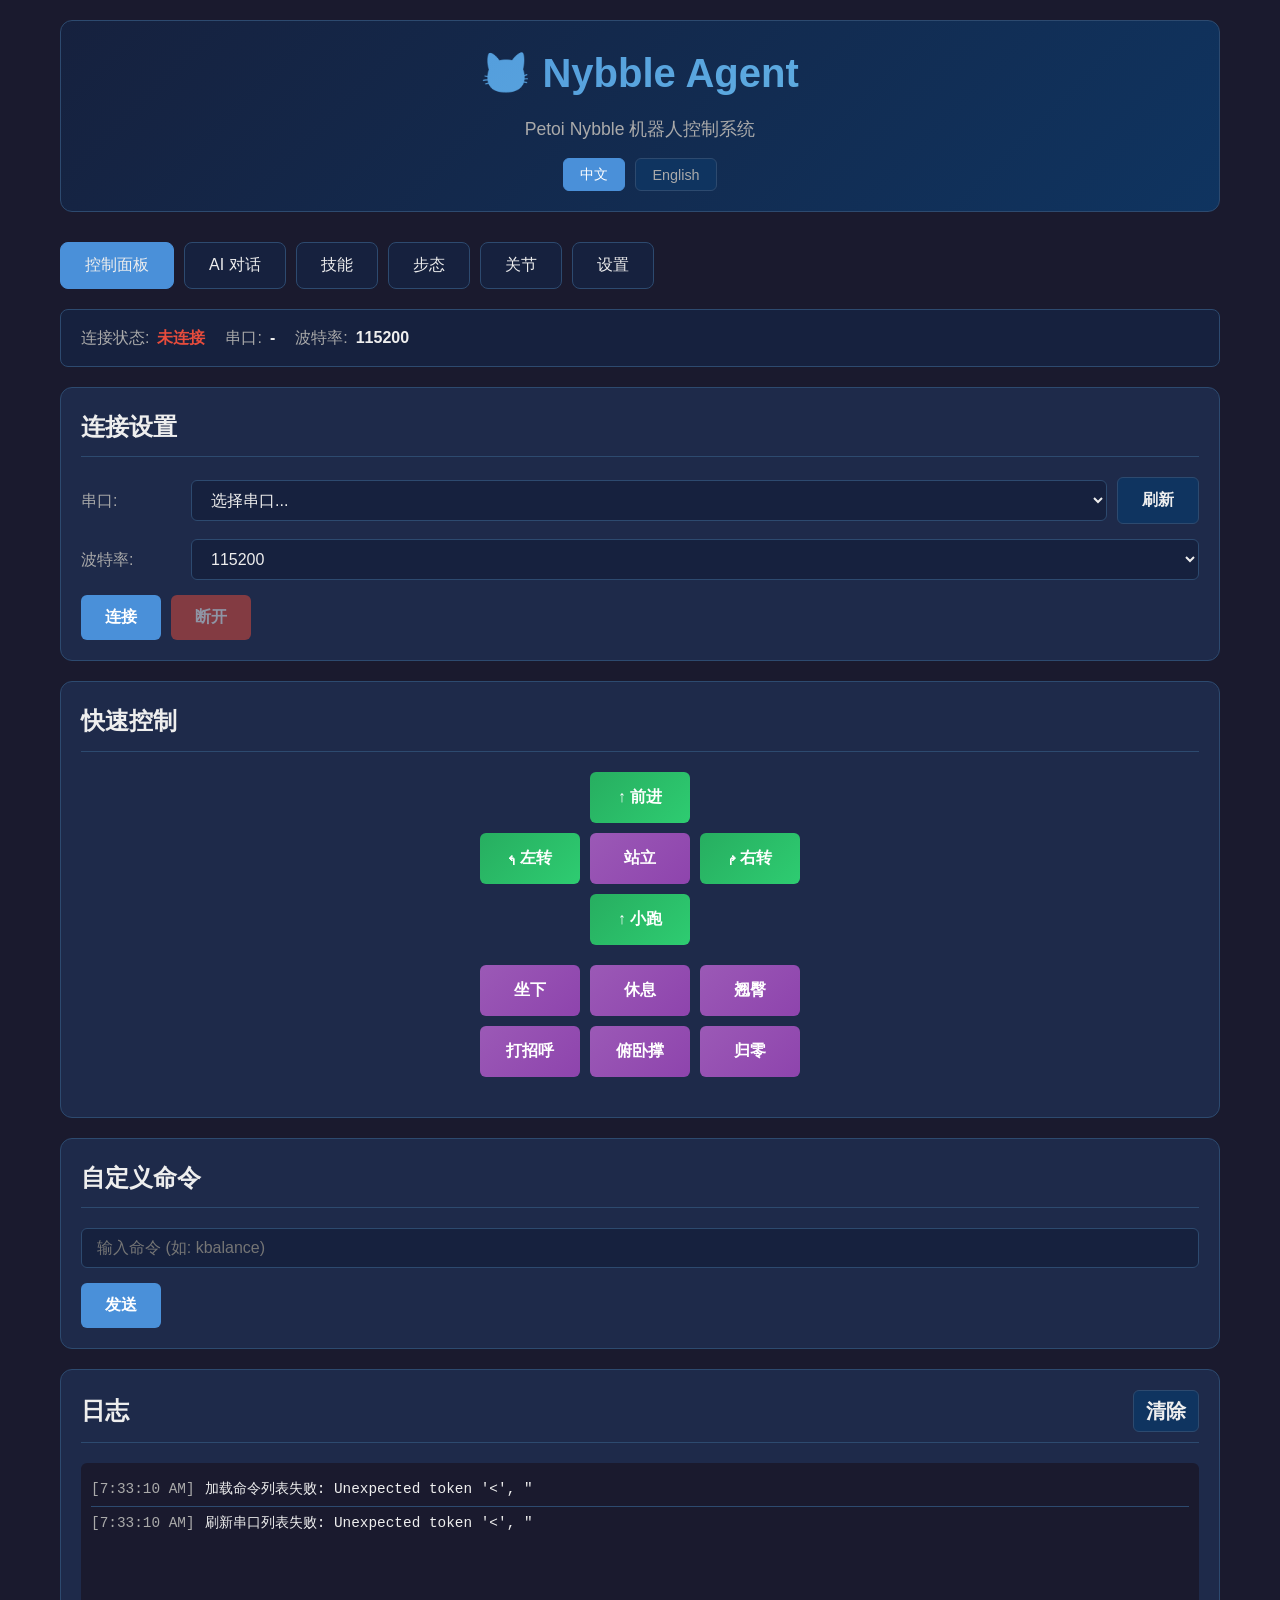
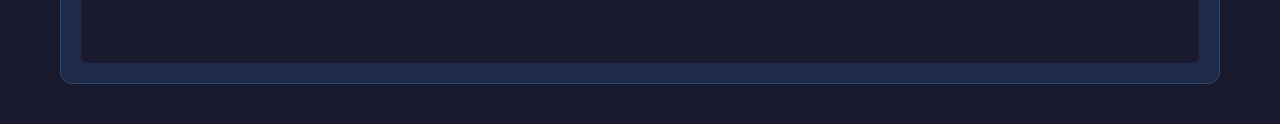
==== nybble_agent_multi/public/index.html @ 480ad1ab "Add multi-robot collaboration version New Features: - RobotManager for managing multiple Nybble robo" ====
<!DOCTYPE html>
<html lang="zh-CN">
<head>
    <meta charset="UTF-8">
    <meta name="viewport" content="width=device-width, initial-scale=1.0">
    <title>Nybble Agent - Petoi Robot Control</title>
    <link rel="stylesheet" href="static/style.css">
</head>
<body>
    <div class="container">
        <header>
            <h1>🐱 Nybble Agent</h1>
            <p class="subtitle" data-zh="Petoi Nybble 机器人控制系统" data-en="Petoi Nybble Robot Control System">Petoi Nybble 机器人控制系统</p>
            <div class="language-switch">
                <button id="lang-zh" class="lang-btn active">中文</button>
                <button id="lang-en" class="lang-btn">English</button>
            </div>
        </header>

        <nav class="tabs">
            <button class="tab-btn active" data-tab="control" data-zh="控制面板" data-en="Control Panel">控制面板</button>
            <button class="tab-btn" data-tab="chat" data-zh="AI 对话" data-en="AI Chat">AI 对话</button>
            <button class="tab-btn" data-tab="skills" data-zh="技能" data-en="Skills">技能</button>
            <button class="tab-btn" data-tab="gaits" data-zh="步态" data-en="Gaits">步态</button>
            <button class="tab-btn" data-tab="joints" data-zh="关节" data-en="Joints">关节</button>
            <button class="tab-btn" data-tab="settings" data-zh="设置" data-en="Settings">设置</button>
        </nav>

        <div class="status-bar">
            <div class="status-item">
                <span class="status-label" data-zh="连接状态:" data-en="Status:">连接状态:</span>
                <span id="connection-status" class="status-value disconnected" data-zh="未连接" data-en="Disconnected">未连接</span>
            </div>
            <div class="status-item">
                <span class="status-label" data-zh="串口:" data-en="Port:">串口:</span>
                <span id="port-display" class="status-value">-</span>
            </div>
            <div class="status-item">
                <span class="status-label" data-zh="波特率:" data-en="Baudrate:">波特率:</span>
                <span id="baudrate-display" class="status-value">115200</span>
            </div>
        </div>

        <main>
            <section id="control-tab" class="tab-content active">
                <div class="panel">
                    <h2 data-zh="连接设置" data-en="Connection Settings">连接设置</h2>
                    <div class="form-group">
                        <label for="port-select" data-zh="串口:" data-en="Port:">串口:</label>
                        <select id="port-select">
                            <option value="" data-zh="选择串口..." data-en="Select port...">选择串口...</option>
                        </select>
                        <button id="refresh-ports" class="btn btn-secondary" data-zh="刷新" data-en="Refresh">刷新</button>
                    </div>
                    <div class="form-group">
                        <label for="baudrate-select" data-zh="波特率:" data-en="Baudrate:">波特率:</label>
                        <select id="baudrate-select">
                            <option value="9600">9600</option>
                            <option value="57600">57600</option>
                            <option value="115200" selected>115200</option>
                        </select>
                    </div>
                    <div class="button-group">
                        <button id="connect-btn" class="btn btn-primary" data-zh="连接" data-en="Connect">连接</button>
                        <button id="disconnect-btn" class="btn btn-danger" disabled data-zh="断开" data-en="Disconnect">断开</button>
                    </div>
                </div>

                <div class="panel">
                    <h2 data-zh="快速控制" data-en="Quick Control">快速控制</h2>
                    <div class="quick-controls">
                        <div class="control-row">
                            <button class="btn btn-gait" data-gait="walk_forward" data-zh="↑ 前进" data-en="↑ Forward">↑ 前进</button>
                        </div>
                        <div class="control-row">
                            <button class="btn btn-gait" data-gait="walk_left" data-zh="↰ 左转" data-en="↰ Left">↰ 左转</button>
                            <button class="btn btn-skill" data-skill="balance" data-zh="站立" data-en="Stand">站立</button>
                            <button class="btn btn-gait" data-gait="walk_right" data-zh="↱ 右转" data-en="↱ Right">↱ 右转</button>
                        </div>
                        <div class="control-row">
                            <button class="btn btn-gait" data-gait="trot_forward" data-zh="↑ 小跑" data-en="↑ Trot">↑ 小跑</button>
                        </div>
                    </div>
                    <div class="quick-controls">
                        <div class="control-row">
                            <button class="btn btn-skill" data-skill="sit" data-zh="坐下" data-en="Sit">坐下</button>
                            <button class="btn btn-skill" data-skill="rest" data-zh="休息" data-en="Rest">休息</button>
                            <button class="btn btn-skill" data-skill="butt_up" data-zh="翘臀" data-en="Butt Up">翘臀</button>
                        </div>
                        <div class="control-row">
                            <button class="btn btn-skill" data-skill="hi" data-zh="打招呼" data-en="Say Hi">打招呼</button>
                            <button class="btn btn-skill" data-skill="pu" data-zh="俯卧撑" data-en="Push-up">俯卧撑</button>
                            <button class="btn btn-skill" data-skill="zero" data-zh="归零" data-en="Zero">归零</button>
                        </div>
                    </div>
                </div>

                <div class="panel">
                    <h2 data-zh="自定义命令" data-en="Custom Command">自定义命令</h2>
                    <div class="form-group">
                        <input type="text" id="custom-command" placeholder="输入命令 (如: kbalance)" data-zh-placeholder="输入命令 (如: kbalance)" data-en-placeholder="Enter command (e.g., kbalance)">
                    </div>
                    <button id="send-command" class="btn btn-primary" data-zh="发送" data-en="Send">发送</button>
                </div>
            </section>

            <section id="chat-tab" class="tab-content">
                <div class="panel chat-panel">
                    <h2>
                        <span data-zh="🤖 AI 智能控制" data-en="🤖 AI Control">🤖 AI 智能控制</span>
                        <span id="ai-status" class="ai-status"></span>
                        <button id="clear-chat" class="btn btn-secondary btn-small" data-zh="清除对话" data-en="Clear">清除对话</button>
                    </h2>
                    <div class="chat-hint">
                        <p data-zh="与 AI 对话，让它帮你控制机器猫！试试说：" data-en="Chat with AI to control the robot! Try saying:">与 AI 对话，让它帮你控制机器猫！试试说：</p>
                        <div class="chat-examples">
                            <button class="example-btn" data-msg="坐下" data-zh="坐下" data-en="Sit down">坐下</button>
                            <button class="example-btn" data-msg="向前走几步" data-zh="向前走" data-en="Walk forward">向前走</button>
                            <button class="example-btn" data-msg="打个招呼" data-zh="打招呼" data-en="Say hi">打招呼</button>
                            <button class="example-btn" data-msg="做个俯卧撑" data-zh="俯卧撑" data-en="Push-up">俯卧撑</button>
                            <button class="example-btn" data-msg="先坐下，然后站起来" data-zh="组合动作" data-en="Combo">组合动作</button>
                        </div>
                    </div>
                    <div id="chat-messages" class="chat-messages">
                        <div class="welcome-message">
                            <p data-zh="👋 你好！我是 Nybble 的 AI 助手。" data-en="👋 Hello! I'm Nybble's AI assistant.">👋 你好！我是 Nybble 的 AI 助手。</p>
                            <p data-zh="告诉我你想让机器猫做什么，我会帮你生成相应的动作命令。" data-en="Tell me what you want the robot to do, and I'll generate the action commands.">告诉我你想让机器猫做什么，我会帮你生成相应的动作命令。</p>
                        </div>
                    </div>
                    <div class="chat-input-area">
                        <div class="chat-options">
                            <label class="checkbox-label">
                                <input type="checkbox" id="auto-execute" checked>
                                <span data-zh="自动执行动作" data-en="Auto-execute actions">自动执行动作</span>
                            </label>
                        </div>
                        <div class="chat-input-row">
                            <input type="text" id="chat-input" placeholder="输入你想让机器猫做的事..." data-zh-placeholder="输入你想让机器猫做的事..." data-en-placeholder="Tell me what you want the robot to do..." disabled>
                            <button id="chat-send" class="btn btn-primary" disabled data-zh="发送" data-en="Send">发送</button>
                        </div>
                    </div>
                </div>
            </section>

            <section id="skills-tab" class="tab-content">
                <div class="panel">
                    <h2 data-zh="技能列表" data-en="Skill List">技能列表</h2>
                    <div id="skills-grid" class="command-grid">
                    </div>
                </div>
            </section>

            <section id="gaits-tab" class="tab-content">
                <div class="panel">
                    <h2 data-zh="步态列表" data-en="Gait List">步态列表</h2>
                    <div id="gaits-grid" class="command-grid">
                    </div>
                </div>
            </section>

            <section id="joints-tab" class="tab-content">
                <div class="panel">
                    <h2 data-zh="关节控制" data-en="Joint Control">关节控制</h2>
                    <div id="joints-controls" class="joints-grid">
                    </div>
                </div>
            </section>

            <section id="settings-tab" class="tab-content">
                <div class="panel">
                    <h2 data-zh="API 设置" data-en="API Settings">API 设置</h2>
                    <p class="hint" data-zh="配置 AI API 用于智能控制功能" data-en="Configure AI API for intelligent control">配置 AI API 用于智能控制功能</p>
                    <div class="form-group">
                        <label for="api-provider" data-zh="提供商:" data-en="Provider:">提供商:</label>
                        <select id="api-provider">
                            <option value="openai">OpenAI</option>
                            <option value="anthropic">Anthropic</option>
                            <option value="deepseek">DeepSeek</option>
                            <option value="moonshot">Moonshot</option>
                            <option value="zhipu">Zhipu AI</option>
                            <option value="qwen">Qwen</option>
                            <option value="custom" data-zh="自定义" data-en="Custom">自定义</option>
                        </select>
                    </div>
                    <div class="form-group">
                        <label for="api-key">API Key:</label>
                        <input type="password" id="api-key" placeholder="输入 API Key" data-zh-placeholder="输入 API Key" data-en-placeholder="Enter API Key">
                    </div>
                    <div class="form-group">
                        <label for="api-base-url" data-zh="Base URL (可选):" data-en="Base URL (optional):">Base URL (可选):</label>
                        <input type="text" id="api-base-url" placeholder="https://api.openai.com/v1">
                    </div>
                    <div class="form-group">
                        <label for="api-model" data-zh="模型:" data-en="Model:">模型:</label>
                        <div class="model-select-container">
                            <select id="api-model">
                                <option value="" data-zh="选择模型..." data-en="Select model...">选择模型...</option>
                            </select>
                            <button id="scan-models" class="btn btn-secondary btn-small" type="button" data-zh="扫描模型" data-en="Scan Models">扫描模型</button>
                            <span id="scan-status" class="scan-status"></span>
                        </div>
                    </div>
                    <button id="save-apikey" class="btn btn-primary" data-zh="保存 API 设置" data-en="Save API Settings">保存 API 设置</button>
                </div>

                <div class="panel">
                    <h2 data-zh="串口设置" data-en="Serial Settings">串口设置</h2>
                    <div class="form-group">
                        <label for="default-port" data-zh="默认串口:" data-en="Default Port:">默认串口:</label>
                        <input type="text" id="default-port" placeholder="/dev/serial0">
                    </div>
                    <div class="form-group">
                        <label for="default-baudrate" data-zh="默认波特率:" data-en="Default Baudrate:">默认波特率:</label>
                        <input type="number" id="default-baudrate" value="115200">
                    </div>
                    <button id="save-serial" class="btn btn-primary" data-zh="保存串口设置" data-en="Save Serial Settings">保存串口设置</button>
                </div>

                <div class="panel">
                    <h2 data-zh="Web 服务器设置" data-en="Web Server Settings">Web 服务器设置</h2>
                    <div class="form-group">
                        <label for="web-host" data-zh="监听地址:" data-en="Listen Address:">监听地址:</label>
                        <input type="text" id="web-host" value="0.0.0.0">
                    </div>
                    <div class="form-group">
                        <label for="web-port" data-zh="端口:" data-en="Port:">端口:</label>
                        <input type="number" id="web-port" value="8080">
                    </div>
                    <button id="save-web" class="btn btn-primary" data-zh="保存 Web 设置" data-en="Save Web Settings">保存 Web 设置</button>
                </div>
            </section>
        </main>

        <div class="panel log-panel">
            <h2><span data-zh="日志" data-en="Logs">日志</span> <button id="clear-logs" class="btn btn-secondary btn-small" data-zh="清除" data-en="Clear">清除</button></h2>
            <div id="log-container" class="log-container">
            </div>
        </div>
    </div>

    <script src="static/script.js"></script>
</body>
</html>
---- nybble_agent_multi/public/static/style.css ----
* {
    margin: 0;
    padding: 0;
    box-sizing: border-box;
}

:root {
    --primary-color: #4a90d9;
    --primary-hover: #357abd;
    --danger-color: #e74c3c;
    --danger-hover: #c0392b;
    --success-color: #27ae60;
    --warning-color: #f39c12;
    --bg-color: #1a1a2e;
    --bg-secondary: #16213e;
    --bg-tertiary: #0f3460;
    --text-color: #eee;
    --text-secondary: #aaa;
    --border-color: #2d4a6f;
    --panel-bg: #1e2a4a;
}

body {
    font-family: -apple-system, BlinkMacSystemFont, 'Segoe UI', Roboto, Oxygen, Ubuntu, sans-serif;
    background: var(--bg-color);
    color: var(--text-color);
    line-height: 1.6;
    min-height: 100vh;
}

.container {
    max-width: 1200px;
    margin: 0 auto;
    padding: 20px;
}

header {
    text-align: center;
    margin-bottom: 30px;
    padding: 20px;
    background: linear-gradient(135deg, var(--bg-secondary), var(--bg-tertiary));
    border-radius: 12px;
    border: 1px solid var(--border-color);
}

header h1 {
    font-size: 2.5em;
    margin-bottom: 10px;
    background: linear-gradient(135deg, #4a90d9, #67b8e3);
    -webkit-background-clip: text;
    -webkit-text-fill-color: transparent;
    background-clip: text;
}

.subtitle {
    color: var(--text-secondary);
    font-size: 1.1em;
}

.language-switch {
    margin-top: 15px;
    display: flex;
    justify-content: center;
    gap: 10px;
}

.lang-btn {
    padding: 6px 16px;
    background: var(--bg-tertiary);
    border: 1px solid var(--border-color);
    color: var(--text-secondary);
    border-radius: 6px;
    cursor: pointer;
    transition: all 0.3s ease;
    font-size: 0.9em;
}

.lang-btn:hover {
    background: var(--primary-color);
    color: white;
}

.lang-btn.active {
    background: var(--primary-color);
    color: white;
    border-color: var(--primary-color);
}

.tabs {
    display: flex;
    gap: 10px;
    margin-bottom: 20px;
    flex-wrap: wrap;
}

.tab-btn {
    padding: 12px 24px;
    background: var(--bg-secondary);
    border: 1px solid var(--border-color);
    color: var(--text-color);
    border-radius: 8px;
    cursor: pointer;
    transition: all 0.3s ease;
    font-size: 1em;
}

.tab-btn:hover {
    background: var(--bg-tertiary);
    border-color: var(--primary-color);
}

.tab-btn.active {
    background: var(--primary-color);
    border-color: var(--primary-color);
}

.status-bar {
    display: flex;
    gap: 20px;
    padding: 15px 20px;
    background: var(--bg-secondary);
    border-radius: 8px;
    margin-bottom: 20px;
    flex-wrap: wrap;
    border: 1px solid var(--border-color);
}

.status-item {
    display: flex;
    align-items: center;
    gap: 8px;
}

.status-label {
    color: var(--text-secondary);
}

.status-value {
    font-weight: 600;
}

.status-value.connected {
    color: var(--success-color);
}

.status-value.disconnected {
    color: var(--danger-color);
}

.tab-content {
    display: none;
}

.tab-content.active {
    display: block;
}

.panel {
    background: var(--panel-bg);
    border-radius: 12px;
    padding: 20px;
    margin-bottom: 20px;
    border: 1px solid var(--border-color);
}

.panel h2 {
    margin-bottom: 20px;
    padding-bottom: 10px;
    border-bottom: 1px solid var(--border-color);
    display: flex;
    align-items: center;
    gap: 10px;
}

.form-group {
    margin-bottom: 15px;
    display: flex;
    align-items: center;
    gap: 10px;
    flex-wrap: wrap;
}

.form-group label {
    min-width: 100px;
    color: var(--text-secondary);
}

.form-group input,
.form-group select {
    flex: 1;
    min-width: 200px;
    padding: 10px 15px;
    background: var(--bg-secondary);
    border: 1px solid var(--border-color);
    border-radius: 6px;
    color: var(--text-color);
    font-size: 1em;
}

.form-group input:focus,
.form-group select:focus {
    outline: none;
    border-color: var(--primary-color);
}

.hint {
    color: var(--text-secondary);
    font-size: 0.9em;
    margin-bottom: 15px;
}

.btn {
    padding: 12px 24px;
    border: none;
    border-radius: 6px;
    cursor: pointer;
    font-size: 1em;
    font-weight: 600;
    transition: all 0.3s ease;
}

.btn:disabled {
    opacity: 0.5;
    cursor: not-allowed;
}

.btn-primary {
    background: var(--primary-color);
    color: white;
}

.btn-primary:hover:not(:disabled) {
    background: var(--primary-hover);
}

.btn-secondary {
    background: var(--bg-tertiary);
    color: var(--text-color);
    border: 1px solid var(--border-color);
}

.btn-secondary:hover:not(:disabled) {
    background: var(--bg-secondary);
}

.btn-danger {
    background: var(--danger-color);
    color: white;
}

.btn-danger:hover:not(:disabled) {
    background: var(--danger-hover);
}

.btn-small {
    padding: 6px 12px;
    font-size: 0.85em;
}

.button-group {
    display: flex;
    gap: 10px;
    margin-top: 15px;
}

.quick-controls {
    margin-bottom: 20px;
}

.control-row {
    display: flex;
    gap: 10px;
    justify-content: center;
    margin-bottom: 10px;
}

.btn-gait, .btn-skill {
    min-width: 100px;
    padding: 15px 20px;
}

.btn-gait {
    background: linear-gradient(135deg, #27ae60, #2ecc71);
    color: white;
}

.btn-gait:hover {
    background: linear-gradient(135deg, #219a52, #27ae60);
}

.btn-skill {
    background: linear-gradient(135deg, #9b59b6, #8e44ad);
    color: white;
}

.btn-skill:hover {
    background: linear-gradient(135deg, #8e44ad, #7d3c98);
}

.command-grid {
    display: grid;
    grid-template-columns: repeat(auto-fill, minmax(150px, 1fr));
    gap: 10px;
}

.command-btn {
    padding: 15px;
    background: var(--bg-tertiary);
    border: 1px solid var(--border-color);
    border-radius: 8px;
    color: var(--text-color);
    cursor: pointer;
    transition: all 0.3s ease;
    text-align: center;
}

.command-btn:hover {
    background: var(--primary-color);
    border-color: var(--primary-color);
    transform: translateY(-2px);
}

.command-btn .name {
    font-weight: 600;
    margin-bottom: 5px;
}

.command-btn .desc {
    font-size: 0.85em;
    color: var(--text-secondary);
}

.joints-grid {
    display: grid;
    grid-template-columns: repeat(auto-fill, minmax(250px, 1fr));
    gap: 15px;
}

.joint-control {
    background: var(--bg-secondary);
    padding: 15px;
    border-radius: 8px;
    border: 1px solid var(--border-color);
}

.joint-control label {
    display: block;
    margin-bottom: 10px;
    font-weight: 600;
}

.joint-control input[type="range"] {
    width: 100%;
    margin-bottom: 10px;
}

.joint-value {
    text-align: center;
    color: var(--primary-color);
    font-weight: 600;
}

.log-panel {
    position: relative;
}

.log-panel h2 {
    justify-content: space-between;
}

.log-container {
    height: 200px;
    overflow-y: auto;
    background: var(--bg-color);
    border-radius: 6px;
    padding: 10px;
    font-family: 'Monaco', 'Menlo', monospace;
    font-size: 0.9em;
}

.log-entry {
    padding: 5px 0;
    border-bottom: 1px solid var(--border-color);
}

.log-entry:last-child {
    border-bottom: none;
}

.log-time {
    color: var(--text-secondary);
    margin-right: 10px;
}

.log-message {
    color: var(--text-color);
}

.ai-status {
    font-size: 0.8em;
    padding: 4px 10px;
    border-radius: 12px;
    margin-left: auto;
}

.ai-status.configured {
    background: var(--success-color);
    color: white;
}

.ai-status.not-configured {
    background: var(--warning-color);
    color: white;
}

.chat-panel {
    display: flex;
    flex-direction: column;
    min-height: 600px;
}

.chat-panel h2 {
    flex-wrap: wrap;
}

.chat-hint {
    background: var(--bg-tertiary);
    padding: 15px;
    border-radius: 8px;
    margin-bottom: 15px;
}

.chat-hint p {
    color: var(--text-secondary);
    margin-bottom: 10px;
}

.chat-examples {
    display: flex;
    flex-wrap: wrap;
    gap: 8px;
}

.example-btn {
    padding: 8px 16px;
    background: var(--bg-secondary);
    border: 1px solid var(--border-color);
    border-radius: 20px;
    color: var(--text-color);
    cursor: pointer;
    transition: all 0.3s ease;
    font-size: 0.9em;
}

.example-btn:hover {
    background: var(--primary-color);
    border-color: var(--primary-color);
}

.chat-messages {
    flex: 1;
    overflow-y: auto;
    background: var(--bg-color);
    border-radius: 8px;
    padding: 15px;
    margin-bottom: 15px;
    min-height: 300px;
    max-height: 400px;
}

.welcome-message {
    text-align: center;
    color: var(--text-secondary);
    padding: 40px 20px;
}

.welcome-message p {
    margin-bottom: 10px;
}

.chat-message {
    margin-bottom: 15px;
    animation: fadeIn 0.3s ease;
}

@keyframes fadeIn {
    from { opacity: 0; transform: translateY(10px); }
    to { opacity: 1; transform: translateY(0); }
}

.chat-message.user {
    text-align: right;
}

.chat-message .message-content {
    display: inline-block;
    max-width: 80%;
    padding: 12px 16px;
    border-radius: 16px;
    text-align: left;
}

.chat-message.user .message-content {
    background: var(--primary-color);
    color: white;
    border-bottom-right-radius: 4px;
}

.chat-message.assistant .message-content {
    background: var(--bg-tertiary);
    color: var(--text-color);
    border-bottom-left-radius: 4px;
}

.chat-message .message-time {
    font-size: 0.75em;
    color: var(--text-secondary);
    margin-top: 4px;
}

.chat-message .action-badge {
    display: inline-block;
    margin-top: 8px;
    padding: 4px 10px;
    background: var(--success-color);
    color: white;
    border-radius: 12px;
    font-size: 0.8em;
}

.chat-message .action-badge.error {
    background: var(--danger-color);
}

.chat-message .thinking {
    display: flex;
    align-items: center;
    gap: 8px;
    color: var(--text-secondary);
}

.chat-message .thinking-dots {
    display: flex;
    gap: 4px;
}

.chat-message .thinking-dots span {
    width: 8px;
    height: 8px;
    background: var(--primary-color);
    border-radius: 50%;
    animation: bounce 1.4s infinite ease-in-out;
}

.chat-message .thinking-dots span:nth-child(1) { animation-delay: -0.32s; }
.chat-message .thinking-dots span:nth-child(2) { animation-delay: -0.16s; }

@keyframes bounce {
    0%, 80%, 100% { transform: scale(0); }
    40% { transform: scale(1); }
}

.chat-input-area {
    border-top: 1px solid var(--border-color);
    padding-top: 15px;
}

.chat-options {
    margin-bottom: 10px;
}

.checkbox-label {
    display: flex;
    align-items: center;
    gap: 8px;
    color: var(--text-secondary);
    cursor: pointer;
}

.checkbox-label input[type="checkbox"] {
    width: 18px;
    height: 18px;
    cursor: pointer;
}

.chat-input-row {
    display: flex;
    gap: 10px;
}

.chat-input-row input {
    flex: 1;
    padding: 12px 16px;
    background: var(--bg-secondary);
    border: 1px solid var(--border-color);
    border-radius: 24px;
    color: var(--text-color);
    font-size: 1em;
}

.chat-input-row input:focus {
    outline: none;
    border-color: var(--primary-color);
}

.chat-input-row button {
    padding: 12px 24px;
    border-radius: 24px;
}

.model-select-container {
    display: flex;
    align-items: center;
    gap: 10px;
    flex: 1;
}

.model-select-container select {
    flex: 1;
    padding: 10px 15px;
    background: var(--bg-secondary);
    border: 1px solid var(--border-color);
    border-radius: 6px;
    color: var(--text-color);
    font-size: 1em;
    min-width: 150px;
}

.model-select-container select:focus {
    outline: none;
    border-color: var(--primary-color);
}

.scan-status {
    font-size: 0.85em;
    color: var(--text-secondary);
}

.scan-status.loading {
    color: var(--primary-color);
}

.scan-status.success {
    color: var(--success-color);
}

.scan-status.error {
    color: var(--danger-color);
}

@media (max-width: 768px) {
    .container {
        padding: 10px;
    }
    
    header h1 {
        font-size: 1.8em;
    }
    
    .tabs {
        gap: 5px;
    }
    
    .tab-btn {
        padding: 10px 15px;
        font-size: 0.9em;
    }
    
    .status-bar {
        flex-direction: column;
        gap: 10px;
    }
    
    .form-group {
        flex-direction: column;
        align-items: stretch;
    }
    
    .form-group label {
        min-width: auto;
    }
    
    .form-group input,
    .form-group select {
        min-width: auto;
    }
    
    .control-row {
        flex-wrap: wrap;
    }
    
    .btn-gait, .btn-skill {
        min-width: 80px;
        padding: 12px 15px;
    }
}
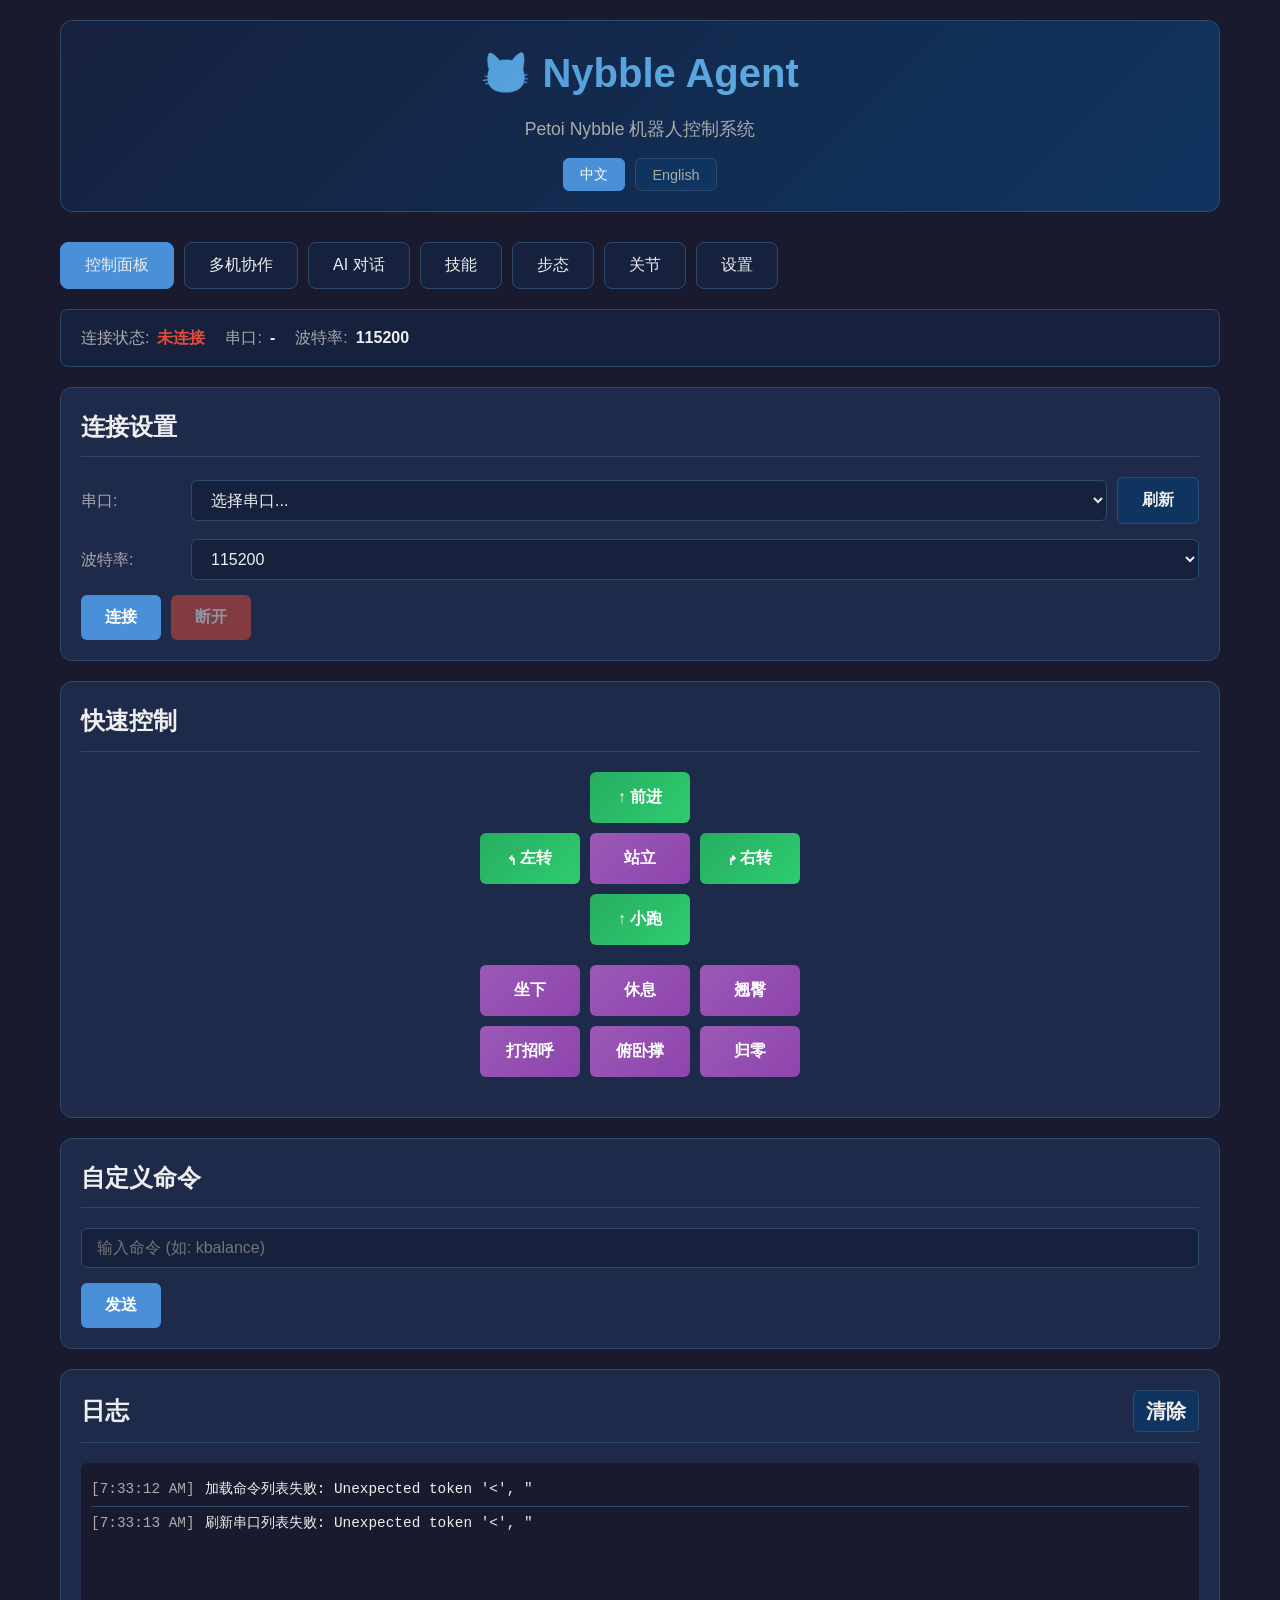
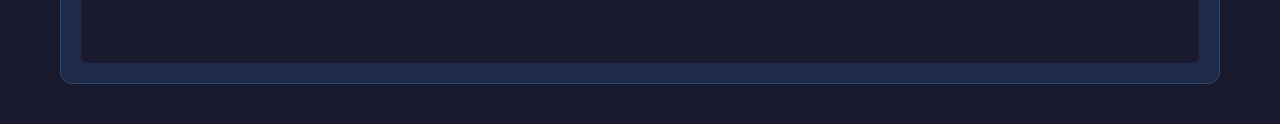
==== commit c15fefc9: "change webui" ====
--- a/nybble_agent_multi/public/index.html
+++ b/nybble_agent_multi/public/index.html
@@ -19,6 +19,7 @@
 
         <nav class="tabs">
             <button class="tab-btn active" data-tab="control" data-zh="控制面板" data-en="Control Panel">控制面板</button>
+            <button class="tab-btn" data-tab="multi-robot" data-zh="多机协作" data-en="Multi-Robot">多机协作</button>
             <button class="tab-btn" data-tab="chat" data-zh="AI 对话" data-en="AI Chat">AI 对话</button>
             <button class="tab-btn" data-tab="skills" data-zh="技能" data-en="Skills">技能</button>
             <button class="tab-btn" data-tab="gaits" data-zh="步态" data-en="Gaits">步态</button>
@@ -101,6 +102,228 @@
                         <input type="text" id="custom-command" placeholder="输入命令 (如: kbalance)" data-zh-placeholder="输入命令 (如: kbalance)" data-en-placeholder="Enter command (e.g., kbalance)">
                     </div>
                     <button id="send-command" class="btn btn-primary" data-zh="发送" data-en="Send">发送</button>
+                </div>
+            </section>
+
+            <!-- Multi-Robot Collaboration Tab -->
+            <section id="multi-robot-tab" class="tab-content">
+                <!-- My Robot Info Panel -->
+                <div class="panel">
+                    <h2 data-zh="🤖 本机信息" data-en="🤖 My Robot Info">🤖 本机信息</h2>
+                    <div class="robot-info-grid">
+                        <div class="info-item">
+                            <span class="info-label" data-zh="机器人 ID:" data-en="Robot ID:">机器人 ID:</span>
+                            <span id="my-robot-id" class="info-value">-</span>
+                        </div>
+                        <div class="info-item">
+                            <span class="info-label" data-zh="当前角色:" data-en="Current Role:">当前角色:</span>
+                            <span id="my-robot-role" class="info-value">-</span>
+                        </div>
+                        <div class="info-item">
+                            <span class="info-label" data-zh="状态:" data-en="Status:">状态:</span>
+                            <span id="my-robot-status" class="info-value status-online">Online</span>
+                        </div>
+                    </div>
+                    <div class="role-switch-section">
+                        <h3 data-zh="切换角色" data-en="Switch Role">切换角色</h3>
+                        <div class="role-buttons">
+                            <button id="role-master" class="btn btn-role" data-role="master">
+                                <span class="role-icon">👑</span>
+                                <span class="role-name" data-zh="主控 (Master)" data-en="Master">主控 (Master)</span>
+                            </button>
+                            <button id="role-slave" class="btn btn-role" data-role="slave">
+                                <span class="role-icon">🤖</span>
+                                <span class="role-name" data-zh="从机 (Slave)" data-en="Slave">从机 (Slave)</span>
+                            </button>
+                            <button id="role-standalone" class="btn btn-role active" data-role="standalone">
+                                <span class="role-icon">🎯</span>
+                                <span class="role-name" data-zh="单机 (Standalone)" data-en="Standalone">单机 (Standalone)</span>
+                            </button>
+                        </div>
+                        <p class="role-description" id="role-desc-master" style="display:none;" data-zh="作为主控，您可以管理其他机器人，创建群组，执行同步动作。" data-en="As Master, you can manage other robots, create groups, and execute synchronized actions.">作为主控，您可以管理其他机器人，创建群组，执行同步动作。</p>
+                        <p class="role-description" id="role-desc-slave" style="display:none;" data-zh="作为从机，您将接收并执行来自主控的命令。" data-en="As Slave, you will receive and execute commands from the Master.">作为从机，您将接收并执行来自主控的命令。</p>
+                        <p class="role-description" id="role-desc-standalone" data-zh="单机模式下，您独立运行，不与其他机器人协作。" data-en="In Standalone mode, you run independently without collaborating with other robots.">单机模式下，您独立运行，不与其他机器人协作。</p>
+                    </div>
+                </div>
+
+                <!-- Robot List Panel (Master only) -->
+                <div class="panel multi-robot-panel" id="robot-list-panel" style="display:none;">
+                    <h2>
+                        <span data-zh="🤖 机器人列表" data-en="🤖 Robot List">🤖 机器人列表</span>
+                        <button id="refresh-robots" class="btn btn-secondary btn-small" data-zh="刷新" data-en="Refresh">刷新</button>
+                    </h2>
+                    <div class="robot-status-summary">
+                        <span class="status-badge online">
+                            <span class="dot"></span>
+                            <span data-zh="在线" data-en="Online">在线</span>: <span id="online-count">0</span>
+                        </span>
+                        <span class="status-badge offline">
+                            <span class="dot"></span>
+                            <span data-zh="离线" data-en="Offline">离线</span>: <span id="offline-count">0</span>
+                        </span>
+                        <span class="status-badge busy">
+                            <span class="dot"></span>
+                            <span data-zh="忙碌" data-en="Busy">忙碌</span>: <span id="busy-count">0</span>
+                        </span>
+                    </div>
+                    <div id="robots-container" class="robots-list">
+                        <!-- Robot items will be added here dynamically -->
+                        <div class="empty-state" data-zh="暂无其他机器人" data-en="No other robots">暂无其他机器人</div>
+                    </div>
+                    <div class="add-robot-section">
+                        <h3 data-zh="添加机器人" data-en="Add Robot">添加机器人</h3>
+                        <div class="form-row">
+                            <input type="text" id="new-robot-id" placeholder="Robot ID" data-zh-placeholder="机器人ID" data-en-placeholder="Robot ID">
+                            <input type="text" id="new-robot-name" placeholder="Name" data-zh-placeholder="名称" data-en-placeholder="Name">
+                            <input type="text" id="new-robot-ip" placeholder="IP Address" data-zh-placeholder="IP地址" data-en-placeholder="IP Address" value="127.0.0.1">
+                            <input type="number" id="new-robot-port" placeholder="Port" value="8080">
+                            <button id="add-robot-btn" class="btn btn-primary" data-zh="添加" data-en="Add">添加</button>
+                        </div>
+                    </div>
+                </div>
+
+                <!-- Group Management Panel (Master only) -->
+                <div class="panel multi-robot-panel" id="group-panel" style="display:none;">
+                    <h2>
+                        <span data-zh="👥 群组管理" data-en="👥 Group Management">👥 群组管理</span>
+                        <button id="refresh-groups" class="btn btn-secondary btn-small" data-zh="刷新" data-en="Refresh">刷新</button>
+                    </h2>
+                    <div id="groups-container" class="groups-list">
+                        <!-- Groups will be added here dynamically -->
+                        <div class="empty-state" data-zh="暂无群组" data-en="No groups">暂无群组</div>
+                    </div>
+                    <div class="create-group-section">
+                        <h3 data-zh="创建群组" data-en="Create Group">创建群组</h3>
+                        <div class="form-group">
+                            <label data-zh="群组名称:" data-en="Group Name:">群组名称:</label>
+                            <input type="text" id="new-group-name" data-zh-placeholder="输入群组名称" data-en-placeholder="Enter group name">
+                        </div>
+                        <div class="form-group">
+                            <label data-zh="选择机器人:" data-en="Select Robots:">选择机器人:</label>
+                            <div id="group-robot-selection" class="robot-checkbox-list">
+                                <!-- Checkboxes will be added here dynamically -->
+                            </div>
+                        </div>
+                        <div class="form-group">
+                            <label data-zh="队形:" data-en="Formation:">队形:</label>
+                            <select id="new-group-formation">
+                                <option value="none" data-zh="无队形" data-en="None">无队形</option>
+                                <option value="line" data-zh="横队 (Line)" data-en="Line">横队 (Line)</option>
+                                <option value="column" data-zh="纵队 (Column)" data-en="Column">纵队 (Column)</option>
+                                <option value="wedge" data-zh="楔形 (Wedge)" data-en="Wedge">楔形 (Wedge)</option>
+                                <option value="circle" data-zh="圆形 (Circle)" data-en="Circle">圆形 (Circle)</option>
+                            </select>
+                        </div>
+                        <button id="create-group-btn" class="btn btn-primary" data-zh="创建群组" data-en="Create Group">创建群组</button>
+                    </div>
+                </div>
+
+                <!-- Sync Action Panel (Master only) -->
+                <div class="panel multi-robot-panel" id="sync-action-panel" style="display:none;">
+                    <h2 data-zh="⚡ 同步动作" data-en="⚡ Synchronized Actions">⚡ 同步动作</h2>
+                    <div class="sync-action-form">
+                        <div class="form-group">
+                            <label data-zh="目标机器人:" data-en="Target Robots:">目标机器人:</label>
+                            <select id="sync-target">
+                                <option value="all" data-zh="全部机器人" data-en="All Robots">全部机器人</option>
+                                <option value="group" data-zh="指定群组" data-en="Specific Group">指定群组</option>
+                                <option value="selected" data-zh="选择机器人" data-en="Selected Robots">选择机器人</option>
+                            </select>
+                        </div>
+                        <div class="form-group" id="sync-group-select" style="display:none;">
+                            <label data-zh="选择群组:" data-en="Select Group:">选择群组:</label>
+                            <select id="sync-group-id">
+                                <!-- Groups will be loaded dynamically -->
+                            </select>
+                        </div>
+                        <div class="form-group" id="sync-robots-select" style="display:none;">
+                            <label data-zh="选择机器人:" data-en="Select Robots:">选择机器人:</label>
+                            <div id="sync-robot-checkboxes" class="robot-checkbox-list">
+                                <!-- Checkboxes will be added dynamically -->
+                            </div>
+                        </div>
+                        <div class="form-group">
+                            <label data-zh="动作类型:" data-en="Action Type:">动作类型:</label>
+                            <select id="sync-action-type">
+                                <option value="skill" data-zh="技能" data-en="Skill">技能</option>
+                                <option value="gait" data-zh="步态" data-en="Gait">步态</option>
+                                <option value="joint" data-zh="关节" data-en="Joint">关节</option>
+                                <option value="custom" data-zh="自定义" data-en="Custom">自定义</option>
+                            </select>
+                        </div>
+                        <div class="form-group" id="sync-skill-params">
+                            <label data-zh="技能:" data-en="Skill:">技能:</label>
+                            <select id="sync-skill-name">
+                                <option value="sit">Sit</option>
+                                <option value="balance">Balance</option>
+                                <option value="rest">Rest</option>
+                                <option value="hi">Hi</option>
+                                <option value="pu">Push-up</option>
+                                <option value="zero">Zero</option>
+                            </select>
+                        </div>
+                        <div class="form-group" id="sync-gait-params" style="display:none;">
+                            <label data-zh="步态:" data-en="Gait:">步态:</label>
+                            <select id="sync-gait-name">
+                                <option value="walk_forward">Walk Forward</option>
+                                <option value="walk_left">Walk Left</option>
+                                <option value="walk_right">Walk Right</option>
+                                <option value="trot_forward">Trot Forward</option>
+                            </select>
+                        </div>
+                        <div class="form-group" id="sync-joint-params" style="display:none;">
+                            <label data-zh="关节:" data-en="Joint:">关节:</label>
+                            <input type="number" id="sync-joint-id" min="0" max="15" value="0">
+                            <label data-zh="角度:" data-en="Angle:">角度:</label>
+                            <input type="number" id="sync-joint-angle" min="-90" max="90" value="0">
+                        </div>
+                        <div class="form-group" id="sync-custom-params" style="display:none;">
+                            <label data-zh="命令:" data-en="Command:">命令:</label>
+                            <input type="text" id="sync-custom-command" placeholder="e.g., kbalance">
+                        </div>
+                        <div class="form-group">
+                            <label data-zh="延时 (秒):" data-en="Delay (seconds):">延时 (秒):</label>
+                            <input type="number" id="sync-delay" min="0" max="10" step="0.1" value="0.5">
+                        </div>
+                        <button id="execute-sync-btn" class="btn btn-primary btn-large" data-zh="执行同步动作" data-en="Execute Sync Action">执行同步动作</button>
+                    </div>
+                    <div id="sync-results" class="sync-results">
+                        <!-- Results will be displayed here -->
+                    </div>
+                </div>
+
+                <!-- Slave Mode Panel (Slave only) -->
+                <div class="panel multi-robot-panel" id="slave-panel" style="display:none;">
+                    <h2 data-zh="📡 从机模式" data-en="📡 Slave Mode">📡 从机模式</h2>
+                    <div class="slave-status">
+                        <div class="status-indicator">
+                            <span class="status-label" data-zh="主控连接:" data-en="Master Connection:">主控连接:</span>
+                            <span id="master-connection-status" class="status-value disconnected" data-zh="未连接" data-en="Disconnected">未连接</span>
+                        </div>
+                        <div class="master-info" id="master-info" style="display:none;">
+                            <p><span data-zh="主控 ID:" data-en="Master ID:">主控 ID:</span> <span id="master-id">-</span></p>
+                            <p><span data-zh="主控 IP:" data-en="Master IP:">主控 IP:</span> <span id="master-ip">-</span></p>
+                        </div>
+                    </div>
+                    <div class="slave-config">
+                        <h3 data-zh="连接到主控" data-en="Connect to Master">连接到主控</h3>
+                        <div class="form-group">
+                            <label data-zh="主控 IP:" data-en="Master IP:">主控 IP:</label>
+                            <input type="text" id="master-ip-input" placeholder="192.168.1.100" value="127.0.0.1">
+                        </div>
+                        <div class="form-group">
+                            <label data-zh="主控端口:" data-en="Master Port:">主控端口:</label>
+                            <input type="number" id="master-port-input" value="8080">
+                        </div>
+                        <button id="connect-master-btn" class="btn btn-primary" data-zh="连接主控" data-en="Connect to Master">连接主控</button>
+                        <button id="disconnect-master-btn" class="btn btn-danger" style="display:none;" data-zh="断开连接" data-en="Disconnect">断开连接</button>
+                    </div>
+                    <div class="slave-logs">
+                        <h3 data-zh="接收的命令日志" data-en="Received Commands Log">接收的命令日志</h3>
+                        <div id="slave-commands-log" class="log-container">
+                            <div class="empty-state" data-zh="暂无命令" data-en="No commands">暂无命令</div>
+                        </div>
+                    </div>
                 </div>
             </section>
 
--- a/nybble_agent_multi/public/static/style.css
+++ b/nybble_agent_multi/public/static/style.css
@@ -694,3 +694,504 @@
         padding: 12px 15px;
     }
 }
+
+/* ==================== Multi-Robot Collaboration Styles ==================== */
+
+/* Robot Info Grid */
+.robot-info-grid {
+    display: grid;
+    grid-template-columns: repeat(auto-fit, minmax(200px, 1fr));
+    gap: 15px;
+    margin-bottom: 20px;
+}
+
+.info-item {
+    display: flex;
+    justify-content: space-between;
+    align-items: center;
+    padding: 12px 15px;
+    background: var(--bg-secondary);
+    border-radius: 8px;
+    border: 1px solid var(--border-color);
+}
+
+.info-label {
+    color: var(--text-secondary);
+    font-size: 0.9em;
+}
+
+.info-value {
+    font-weight: bold;
+    color: var(--text-color);
+}
+
+.status-online {
+    color: var(--success-color);
+}
+
+.status-offline {
+    color: var(--danger-color);
+}
+
+.status-busy {
+    color: var(--warning-color);
+}
+
+/* Role Switch Section */
+.role-switch-section {
+    margin-top: 20px;
+    padding-top: 20px;
+    border-top: 1px solid var(--border-color);
+}
+
+.role-switch-section h3 {
+    margin-bottom: 15px;
+    color: var(--text-secondary);
+    font-size: 1.1em;
+}
+
+.role-buttons {
+    display: flex;
+    gap: 10px;
+    flex-wrap: wrap;
+    margin-bottom: 15px;
+}
+
+.btn-role {
+    display: flex;
+    flex-direction: column;
+    align-items: center;
+    gap: 8px;
+    padding: 20px 30px;
+    background: var(--bg-secondary);
+    border: 2px solid var(--border-color);
+    border-radius: 12px;
+    color: var(--text-color);
+    cursor: pointer;
+    transition: all 0.3s ease;
+    min-width: 120px;
+}
+
+.btn-role:hover {
+    background: var(--bg-tertiary);
+    border-color: var(--primary-color);
+    transform: translateY(-2px);
+}
+
+.btn-role.active {
+    background: var(--primary-color);
+    border-color: var(--primary-color);
+    color: white;
+}
+
+.role-icon {
+    font-size: 2em;
+}
+
+.role-name {
+    font-size: 0.9em;
+    font-weight: 500;
+}
+
+.role-description {
+    color: var(--text-secondary);
+    font-size: 0.9em;
+    padding: 10px;
+    background: var(--bg-secondary);
+    border-radius: 8px;
+    border-left: 3px solid var(--primary-color);
+}
+
+/* Robot Status Summary */
+.robot-status-summary {
+    display: flex;
+    gap: 15px;
+    margin-bottom: 20px;
+    flex-wrap: wrap;
+}
+
+.status-badge {
+    display: flex;
+    align-items: center;
+    gap: 6px;
+    padding: 6px 12px;
+    background: var(--bg-secondary);
+    border-radius: 20px;
+    font-size: 0.9em;
+}
+
+.status-badge .dot {
+    width: 8px;
+    height: 8px;
+    border-radius: 50%;
+}
+
+.status-badge.online .dot {
+    background: var(--success-color);
+}
+
+.status-badge.offline .dot {
+    background: var(--danger-color);
+}
+
+.status-badge.busy .dot {
+    background: var(--warning-color);
+}
+
+/* Robot List */
+.robots-list {
+    display: flex;
+    flex-direction: column;
+    gap: 10px;
+    margin-bottom: 20px;
+    max-height: 300px;
+    overflow-y: auto;
+}
+
+.robot-item {
+    display: flex;
+    align-items: center;
+    gap: 15px;
+    padding: 15px;
+    background: var(--bg-secondary);
+    border: 1px solid var(--border-color);
+    border-radius: 10px;
+    transition: all 0.3s ease;
+}
+
+.robot-item:hover {
+    border-color: var(--primary-color);
+    background: var(--bg-tertiary);
+}
+
+.robot-avatar {
+    width: 50px;
+    height: 50px;
+    background: linear-gradient(135deg, var(--primary-color), var(--primary-hover));
+    border-radius: 50%;
+    display: flex;
+    align-items: center;
+    justify-content: center;
+    font-size: 1.5em;
+}
+
+.robot-info {
+    flex: 1;
+}
+
+.robot-name {
+    font-weight: bold;
+    margin-bottom: 4px;
+}
+
+.robot-details {
+    font-size: 0.85em;
+    color: var(--text-secondary);
+}
+
+.robot-status {
+    padding: 4px 12px;
+    border-radius: 12px;
+    font-size: 0.8em;
+    font-weight: 500;
+}
+
+.robot-status.online {
+    background: rgba(39, 174, 96, 0.2);
+    color: var(--success-color);
+}
+
+.robot-status.offline {
+    background: rgba(231, 76, 60, 0.2);
+    color: var(--danger-color);
+}
+
+.robot-status.busy {
+    background: rgba(243, 156, 18, 0.2);
+    color: var(--warning-color);
+}
+
+.robot-actions {
+    display: flex;
+    gap: 8px;
+}
+
+/* Add Robot Section */
+.add-robot-section {
+    padding-top: 20px;
+    border-top: 1px solid var(--border-color);
+}
+
+.add-robot-section h3 {
+    margin-bottom: 15px;
+    color: var(--text-secondary);
+    font-size: 1em;
+}
+
+.form-row {
+    display: flex;
+    gap: 10px;
+    flex-wrap: wrap;
+}
+
+.form-row input {
+    flex: 1;
+    min-width: 100px;
+}
+
+/* Group List */
+.groups-list {
+    display: flex;
+    flex-direction: column;
+    gap: 12px;
+    margin-bottom: 20px;
+    max-height: 250px;
+    overflow-y: auto;
+}
+
+.group-item {
+    padding: 15px;
+    background: var(--bg-secondary);
+    border: 1px solid var(--border-color);
+    border-radius: 10px;
+}
+
+.group-header {
+    display: flex;
+    justify-content: space-between;
+    align-items: center;
+    margin-bottom: 10px;
+}
+
+.group-name {
+    font-weight: bold;
+    font-size: 1.1em;
+}
+
+.group-formation {
+    padding: 4px 10px;
+    background: var(--bg-tertiary);
+    border-radius: 12px;
+    font-size: 0.8em;
+    color: var(--text-secondary);
+}
+
+.group-robots {
+    display: flex;
+    flex-wrap: wrap;
+    gap: 6px;
+    margin-bottom: 10px;
+}
+
+.group-robot-tag {
+    padding: 4px 10px;
+    background: var(--bg-tertiary);
+    border-radius: 12px;
+    font-size: 0.8em;
+}
+
+.group-actions {
+    display: flex;
+    gap: 8px;
+}
+
+/* Create Group Section */
+.create-group-section {
+    padding-top: 20px;
+    border-top: 1px solid var(--border-color);
+}
+
+.create-group-section h3 {
+    margin-bottom: 15px;
+    color: var(--text-secondary);
+    font-size: 1em;
+}
+
+.robot-checkbox-list {
+    display: flex;
+    flex-direction: column;
+    gap: 8px;
+    max-height: 150px;
+    overflow-y: auto;
+    padding: 10px;
+    background: var(--bg-secondary);
+    border-radius: 8px;
+    border: 1px solid var(--border-color);
+}
+
+.robot-checkbox-item {
+    display: flex;
+    align-items: center;
+    gap: 10px;
+    padding: 8px;
+    cursor: pointer;
+    border-radius: 6px;
+    transition: background 0.2s;
+}
+
+.robot-checkbox-item:hover {
+    background: var(--bg-tertiary);
+}
+
+.robot-checkbox-item input[type="checkbox"] {
+    width: 18px;
+    height: 18px;
+    cursor: pointer;
+}
+
+/* Sync Action Form */
+.sync-action-form {
+    display: flex;
+    flex-direction: column;
+    gap: 15px;
+}
+
+.sync-action-form .form-group {
+    display: flex;
+    flex-direction: column;
+    gap: 8px;
+}
+
+.sync-action-form label {
+    color: var(--text-secondary);
+    font-size: 0.9em;
+}
+
+.btn-large {
+    padding: 15px 30px;
+    font-size: 1.1em;
+    font-weight: bold;
+}
+
+.sync-results {
+    margin-top: 20px;
+    padding: 15px;
+    background: var(--bg-secondary);
+    border-radius: 8px;
+    border: 1px solid var(--border-color);
+    max-height: 200px;
+    overflow-y: auto;
+}
+
+.sync-result-item {
+    display: flex;
+    justify-content: space-between;
+    align-items: center;
+    padding: 8px 0;
+    border-bottom: 1px solid var(--border-color);
+}
+
+.sync-result-item:last-child {
+    border-bottom: none;
+}
+
+.result-success {
+    color: var(--success-color);
+}
+
+.result-failed {
+    color: var(--danger-color);
+}
+
+/* Slave Mode Panel */
+.slave-status {
+    padding: 15px;
+    background: var(--bg-secondary);
+    border-radius: 8px;
+    margin-bottom: 20px;
+}
+
+.status-indicator {
+    display: flex;
+    align-items: center;
+    gap: 10px;
+    margin-bottom: 10px;
+}
+
+.master-info {
+    padding-top: 10px;
+    border-top: 1px solid var(--border-color);
+}
+
+.master-info p {
+    margin: 5px 0;
+    color: var(--text-secondary);
+}
+
+.slave-config {
+    padding: 15px;
+    background: var(--bg-secondary);
+    border-radius: 8px;
+    margin-bottom: 20px;
+}
+
+.slave-config h3 {
+    margin-bottom: 15px;
+    color: var(--text-secondary);
+    font-size: 1em;
+}
+
+.slave-logs h3 {
+    margin-bottom: 10px;
+    color: var(--text-secondary);
+    font-size: 1em;
+}
+
+/* Empty State */
+.empty-state {
+    text-align: center;
+    padding: 30px;
+    color: var(--text-secondary);
+    font-style: italic;
+}
+
+/* Multi-robot Panel Visibility */
+.multi-robot-panel {
+    animation: fadeIn 0.3s ease;
+}
+
+@keyframes fadeIn {
+    from {
+        opacity: 0;
+        transform: translateY(-10px);
+    }
+    to {
+        opacity: 1;
+        transform: translateY(0);
+    }
+}
+
+/* Responsive */
+@media (max-width: 768px) {
+    .role-buttons {
+        flex-direction: column;
+    }
+    
+    .btn-role {
+        flex-direction: row;
+        justify-content: center;
+        gap: 15px;
+    }
+    
+    .robot-info-grid {
+        grid-template-columns: 1fr;
+    }
+    
+    .form-row {
+        flex-direction: column;
+    }
+    
+    .form-row input {
+        width: 100%;
+    }
+    
+    .robot-item {
+        flex-wrap: wrap;
+    }
+    
+    .robot-actions {
+        width: 100%;
+        justify-content: flex-end;
+        margin-top: 10px;
+    }
+}
